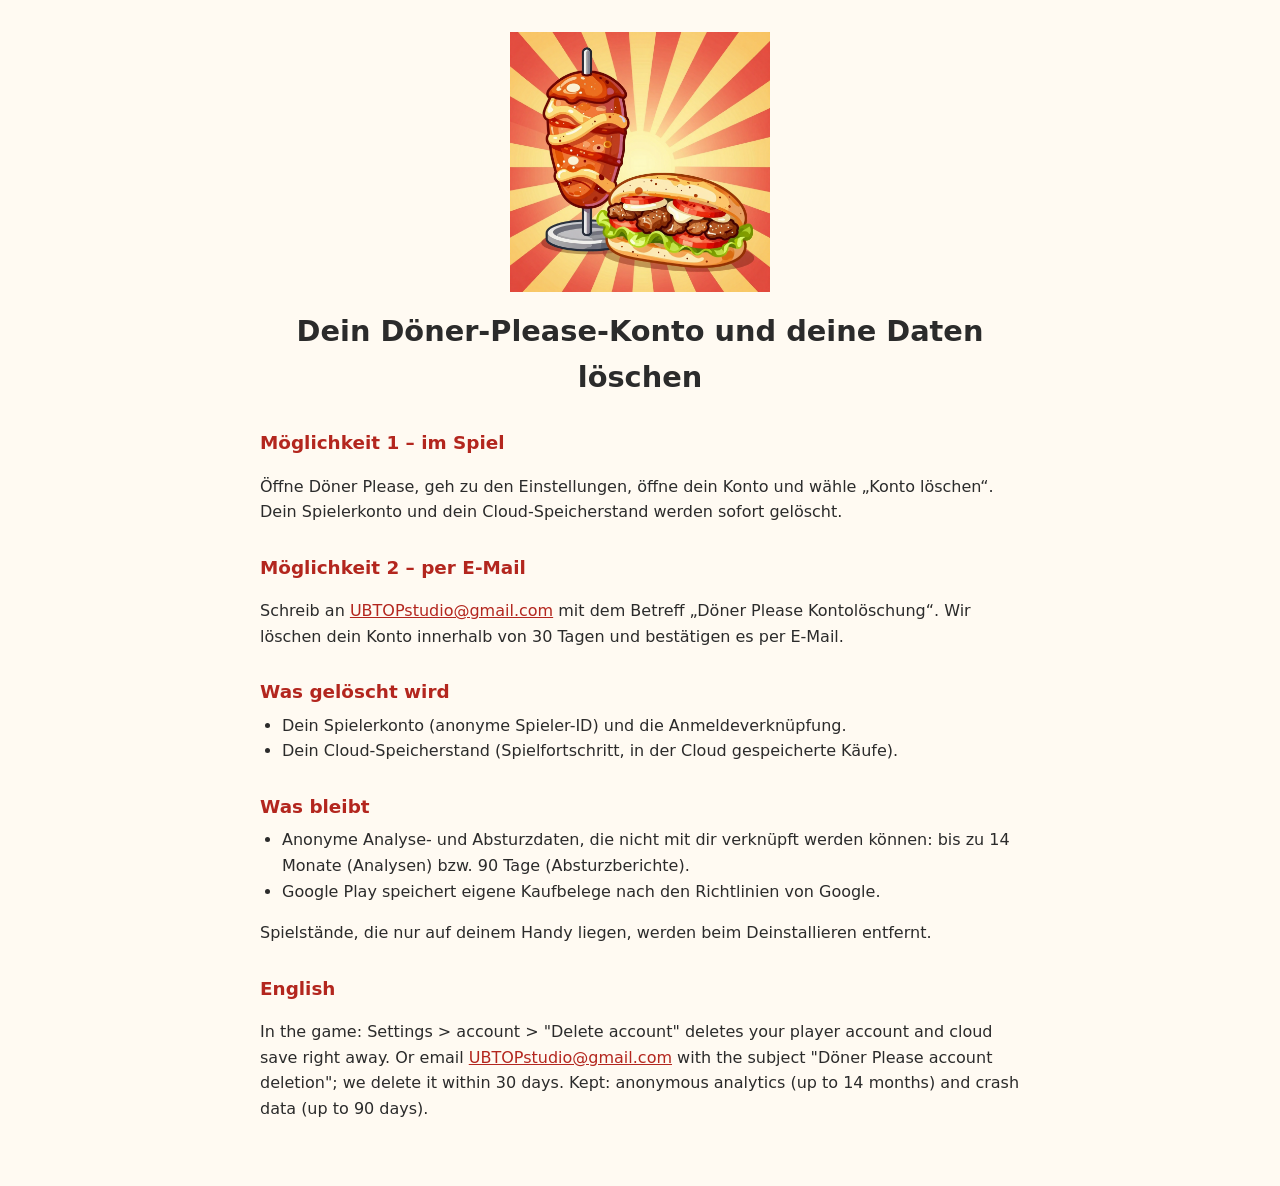
==== delete-account/index.html @ a668dcb5 "Döner Please privacy policy site" ====
<!doctype html>
<html lang="de">
<head>
<meta charset="utf-8">
<meta name="viewport" content="width=device-width, initial-scale=1">
<title>Konto löschen – Döner Please</title>
<link rel="stylesheet" href="../style.css">
</head>
<body>
<main>
<img class="logo" src="../logo.png" alt="Döner Please Logo">
<h1>Dein Döner-Please-Konto und deine Daten löschen</h1>

<h2>Möglichkeit 1 – im Spiel</h2>
<p>Öffne Döner Please, geh zu den Einstellungen, öffne dein Konto und wähle „Konto löschen“. Dein Spielerkonto und dein Cloud-Speicherstand werden sofort gelöscht.</p>

<h2>Möglichkeit 2 – per E-Mail</h2>
<p>Schreib an <a href="mailto:UBTOPstudio@gmail.com?subject=D%C3%B6ner%20Please%20Kontol%C3%B6schung">UBTOPstudio@gmail.com</a> mit dem Betreff „Döner Please Kontolöschung“. Wir löschen dein Konto innerhalb von 30 Tagen und bestätigen es per E-Mail.</p>

<h2>Was gelöscht wird</h2>
<ul>
  <li>Dein Spielerkonto (anonyme Spieler-ID) und die Anmeldeverknüpfung.</li>
  <li>Dein Cloud-Speicherstand (Spielfortschritt, in der Cloud gespeicherte Käufe).</li>
</ul>
<h2>Was bleibt</h2>
<ul>
  <li>Anonyme Analyse- und Absturzdaten, die nicht mit dir verknüpft werden können: bis zu 14 Monate (Analysen) bzw. 90 Tage (Absturzberichte).</li>
  <li>Google Play speichert eigene Kaufbelege nach den Richtlinien von Google.</li>
</ul>
<p>Spielstände, die nur auf deinem Handy liegen, werden beim Deinstallieren entfernt.</p>

<h2>English</h2>
<p>In the game: Settings &gt; account &gt; "Delete account" deletes your player account and cloud save right away. Or email <a href="mailto:UBTOPstudio@gmail.com">UBTOPstudio@gmail.com</a> with the subject "Döner Please account deletion"; we delete it within 30 days. Kept: anonymous analytics (up to 14 months) and crash data (up to 90 days).</p>
</main>
</body>
</html>
---- style.css ----
body { margin: 0; background: #fffaf2; color: #2b2b2b; font: 16px/1.6 system-ui, -apple-system, "Segoe UI", Roboto, sans-serif; }
  main { max-width: 760px; margin: 0 auto; padding: 24px 16px 48px; }
  .logo { display: block; width: 260px; max-width: 70%; margin: 8px auto 16px; }
  h1 { font-size: 1.8rem; margin: 0 0 4px; text-align: center; }
  .updated, .lang { text-align: center; color: #6b6b6b; margin: 0 0 8px; }
  .lang { margin-bottom: 24px; }
  h2 { font-size: 1.15rem; margin: 28px 0 6px; color: #b3261e; }
  ul { padding-left: 22px; margin: 6px 0; }
  table { width: 100%; border-collapse: collapse; margin: 8px 0; font-size: .95rem; }
  th, td { border: 1px solid #e6d9c3; padding: 6px 8px; text-align: left; vertical-align: top; }
  th { background: #f7ecd9; }
  a { color: #b3261e; word-break: break-word; }
  footer { margin-top: 40px; text-align: center; color: #6b6b6b; font-size: .9rem; }
</head>
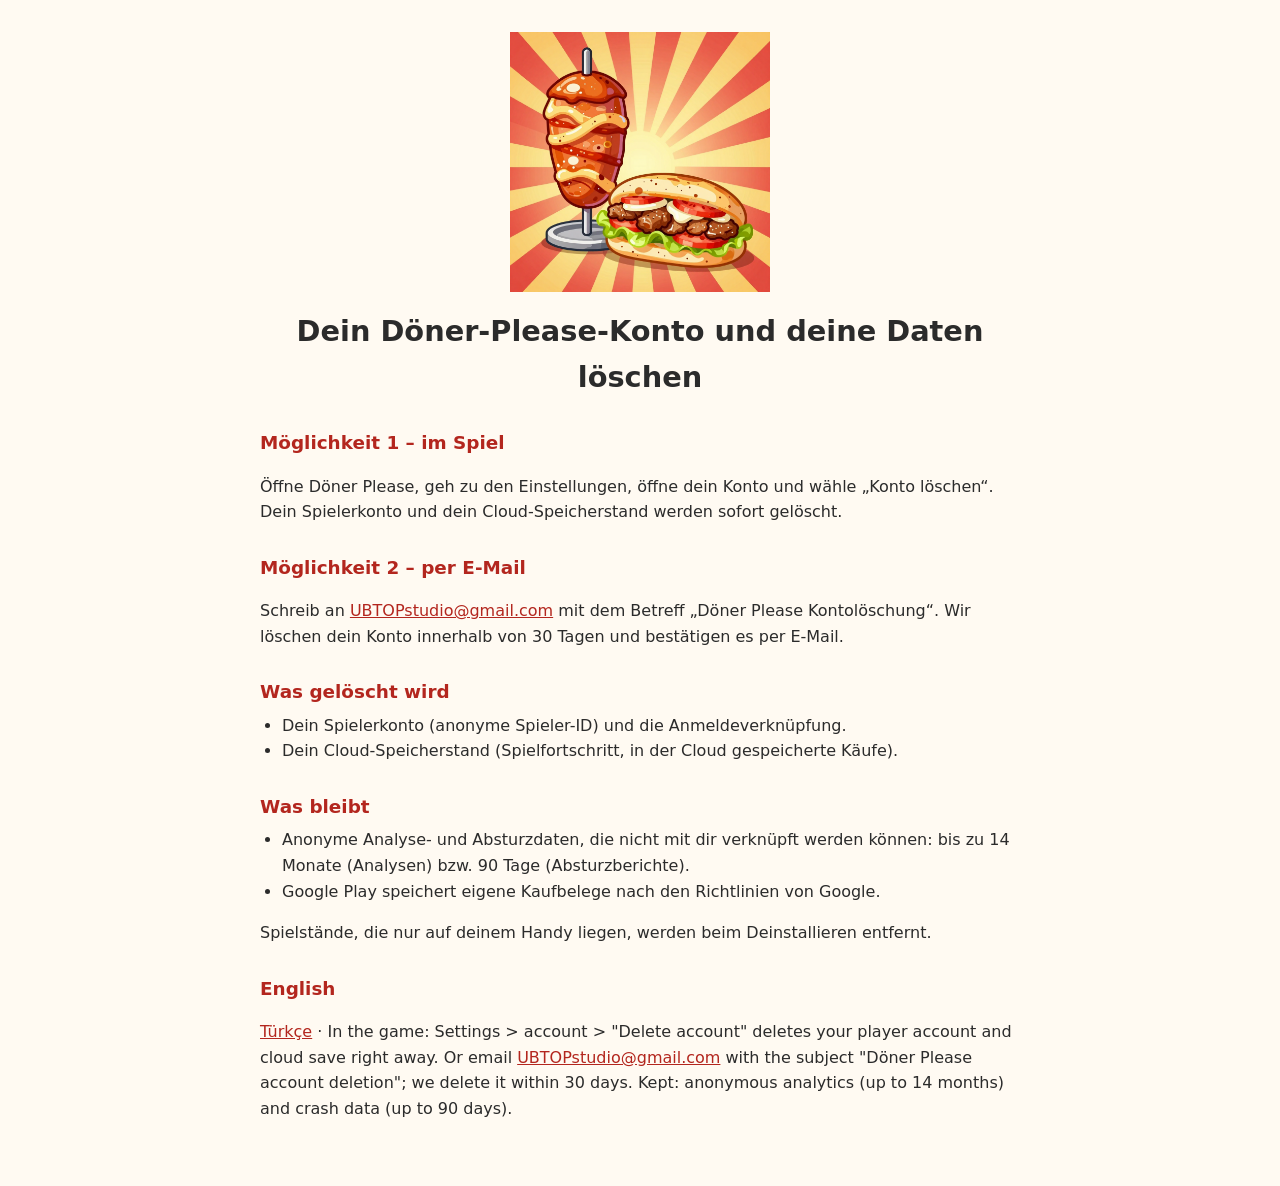
==== commit 5b9afafa: "Turkish privacy policy and account deletion page Co-Authored-By: Claude Opus 5.5 <noreply@anthropic." ====
--- a/delete-account/index.html
+++ b/delete-account/index.html
@@ -30,7 +30,7 @@
 <p>Spielstände, die nur auf deinem Handy liegen, werden beim Deinstallieren entfernt.</p>
 
 <h2>English</h2>
-<p>In the game: Settings &gt; account &gt; "Delete account" deletes your player account and cloud save right away. Or email <a href="mailto:UBTOPstudio@gmail.com">UBTOPstudio@gmail.com</a> with the subject "Döner Please account deletion"; we delete it within 30 days. Kept: anonymous analytics (up to 14 months) and crash data (up to 90 days).</p>
+<p><a href="../tr/delete-account/">Türkçe</a> · In the game: Settings &gt; account &gt; "Delete account" deletes your player account and cloud save right away. Or email <a href="mailto:UBTOPstudio@gmail.com">UBTOPstudio@gmail.com</a> with the subject "Döner Please account deletion"; we delete it within 30 days. Kept: anonymous analytics (up to 14 months) and crash data (up to 90 days).</p>
 </main>
 </body>
 </html>
